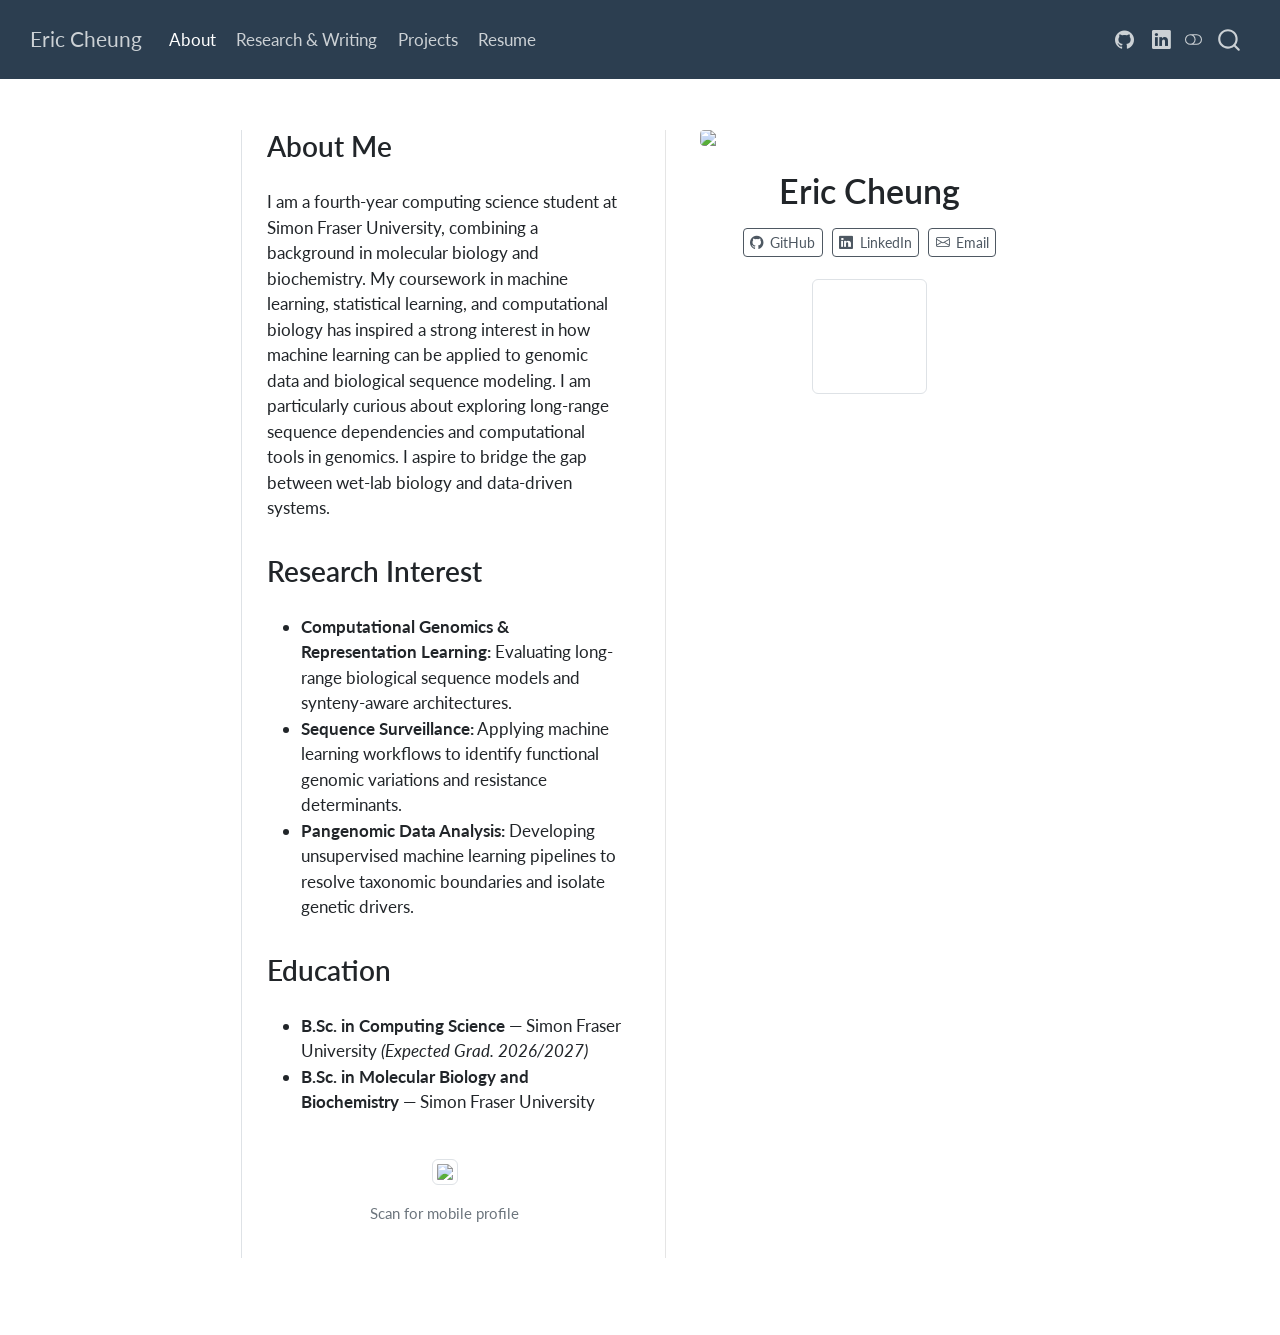
==== docs/index.html @ 2b2d7e00 "updates" ====
<!DOCTYPE html>
<html xmlns="http://www.w3.org/1999/xhtml" lang="en" xml:lang="en"><head>

<meta charset="utf-8">
<meta name="generator" content="quarto-1.10.19">

<meta name="viewport" content="width=device-width, initial-scale=1.0, user-scalable=yes">


<title>Eric Cheung</title>
<style>
/* Default styles provided by pandoc.
** See https://pandoc.org/MANUAL.html#variables-for-html for config info.
*/
span.smallcaps{font-variant: small-caps;}
div.columns{display: flex; gap: 1.5em;}
div.column{flex: auto;}
@media screen {
div.columns{gap: min(4vw, 1.5em);}
div.column{overflow-x: auto;}
}
div.hanging-indent{margin-left: 1.5em; text-indent: -1.5em;}
ul.task-list{list-style: none;}
ul.task-list li input[type="checkbox"] {
  width: 0.8em;
  margin: 0 0.8em 0.2em -1em; /* quarto-specific, see https://github.com/quarto-dev/quarto-cli/issues/4556 */ 
  vertical-align: middle;
}
</style>


<script src="site_libs/quarto-nav/quarto-nav.js"></script>
<script src="site_libs/quarto-nav/headroom.min.js"></script>
<script src="site_libs/clipboard/clipboard.min.js"></script>
<script src="site_libs/quarto-search/autocomplete.umd.js"></script>
<script src="site_libs/quarto-search/fuse.min.js"></script>
<script src="site_libs/quarto-search/quarto-search.js"></script>
<meta name="quarto:offset" content="./">
<script src="site_libs/quarto-html/quarto.js" type="module"></script>
<script src="site_libs/quarto-html/tabsets/tabsets.js" type="module"></script>
<script src="site_libs/quarto-html/popper.min.js"></script>
<script src="site_libs/quarto-html/tippy.umd.min.js"></script>
<link href="site_libs/quarto-html/tippy.css" rel="stylesheet">
<link href="site_libs/quarto-html/quarto-syntax-highlighting-bf27225e3a48a9273f3daa8f8e829971.css" rel="stylesheet" class="quarto-color-scheme" id="quarto-text-highlighting-styles">
<link href="site_libs/quarto-html/quarto-syntax-highlighting-dark-b626d73c4c936ccc3cb08be7d45d1df6.css" rel="stylesheet" class="quarto-color-scheme quarto-color-alternate" id="quarto-text-highlighting-styles">
<link href="site_libs/quarto-html/quarto-syntax-highlighting-bf27225e3a48a9273f3daa8f8e829971.css" rel="stylesheet" class="quarto-color-scheme-extra" id="quarto-text-highlighting-styles">
<script src="site_libs/bootstrap/bootstrap.min.js"></script>
<link href="site_libs/bootstrap/bootstrap-icons.css" rel="stylesheet">
<link href="site_libs/bootstrap/bootstrap-92404dd89b1444827012a9e3a58cda88.min.css" rel="stylesheet" append-hash="true" class="quarto-color-scheme" id="quarto-bootstrap" data-mode="light">
<link href="site_libs/bootstrap/bootstrap-dark-8b348f4b4b74a528bf910da1e8c5139e.min.css" rel="stylesheet" append-hash="true" class="quarto-color-scheme quarto-color-alternate" id="quarto-bootstrap" data-mode="dark">
<link href="site_libs/bootstrap/bootstrap-92404dd89b1444827012a9e3a58cda88.min.css" rel="stylesheet" append-hash="true" class="quarto-color-scheme-extra" id="quarto-bootstrap" data-mode="light">
<script id="quarto-search-options" type="application/json">{
  "location": "navbar",
  "copy-button": false,
  "collapse-after": 3,
  "panel-placement": "end",
  "type": "overlay",
  "limit": 50,
  "keyboard-shortcut": [
    "f",
    "/",
    "s"
  ],
  "show-item-context": false,
  "language": {
    "search-no-results-text": "No results",
    "search-matching-documents-text": "matching documents",
    "search-copy-link-title": "Copy link to search",
    "search-hide-matches-text": "Hide additional matches",
    "search-more-match-text": "more match in this document",
    "search-more-matches-text": "more matches in this document",
    "search-clear-button-title": "Clear",
    "search-text-placeholder": "",
    "search-detached-cancel-button-title": "Cancel",
    "search-submit-button-title": "Submit",
    "search-label": "Search"
  }
}</script>


</head>

<body class="nav-fixed fullcontent quarto-light"><script id="quarto-html-before-body" type="application/javascript">
    const toggleBodyColorMode = (bsSheetEl) => {
      const mode = bsSheetEl.getAttribute("data-mode");
      const bodyEl = window.document.querySelector("body");
      if (mode === "dark") {
        bodyEl.classList.add("quarto-dark");
        bodyEl.classList.remove("quarto-light");
      } else {
        bodyEl.classList.add("quarto-light");
        bodyEl.classList.remove("quarto-dark");
      }
    }
    const toggleBodyColorPrimary = () => {
      const bsSheetEl = window.document.querySelector("link#quarto-bootstrap:not([rel=disabled-stylesheet])");
      if (bsSheetEl) {
        toggleBodyColorMode(bsSheetEl);
      }
    }
    const setColorSchemeToggle = (alternate) => {
      const toggles = window.document.querySelectorAll('.quarto-color-scheme-toggle');
      for (let i=0; i < toggles.length; i++) {
        const toggle = toggles[i];
        if (toggle) {
          if (alternate) {
            toggle.classList.add("alternate");
          } else {
            toggle.classList.remove("alternate");
          }
        }
      }
    };
    const toggleColorMode = (alternate) => {
      // Switch the stylesheets
      const primaryStylesheets = window.document.querySelectorAll('link.quarto-color-scheme:not(.quarto-color-alternate)');
      const alternateStylesheets = window.document.querySelectorAll('link.quarto-color-scheme.quarto-color-alternate');
      manageTransitions('#quarto-margin-sidebar .nav-link', false);
      if (alternate) {
        // note: dark is layered on light, we don't disable primary!
        enableStylesheet(alternateStylesheets);
        for (const sheetNode of alternateStylesheets) {
          if (sheetNode.id === "quarto-bootstrap") {
            toggleBodyColorMode(sheetNode);
          }
        }
      } else {
        disableStylesheet(alternateStylesheets);
        enableStylesheet(primaryStylesheets)
        toggleBodyColorPrimary();
      }
      manageTransitions('#quarto-margin-sidebar .nav-link', true);
      // Switch the toggles
      setColorSchemeToggle(alternate)
      // Hack to workaround the fact that safari doesn't
      // properly recolor the scrollbar when toggling (#1455)
      if (navigator.userAgent.indexOf('Safari') > 0 && navigator.userAgent.indexOf('Chrome') == -1) {
        manageTransitions("body", false);
        window.scrollTo(0, 1);
        setTimeout(() => {
          window.scrollTo(0, 0);
          manageTransitions("body", true);
        }, 40);
      }
    }
    const disableStylesheet = (stylesheets) => {
      for (let i=0; i < stylesheets.length; i++) {
        const stylesheet = stylesheets[i];
        stylesheet.rel = 'disabled-stylesheet';
      }
    }
    const enableStylesheet = (stylesheets) => {
      for (let i=0; i < stylesheets.length; i++) {
        const stylesheet = stylesheets[i];
        if(stylesheet.rel !== 'stylesheet') { // for Chrome, which will still FOUC without this check
          stylesheet.rel = 'stylesheet';
        }
      }
    }
    const manageTransitions = (selector, allowTransitions) => {
      const els = window.document.querySelectorAll(selector);
      for (let i=0; i < els.length; i++) {
        const el = els[i];
        if (allowTransitions) {
          el.classList.remove('notransition');
        } else {
          el.classList.add('notransition');
        }
      }
    }
    const isFileUrl = () => {
      return window.location.protocol === 'file:';
    }
    const hasAlternateSentinel = () => {
      let styleSentinel = getColorSchemeSentinel();
      if (styleSentinel !== null) {
        return styleSentinel === "alternate";
      } else {
        return false;
      }
    }
    const setStyleSentinel = (alternate) => {
      const value = alternate ? "alternate" : "default";
      if (!isFileUrl()) {
        window.localStorage.setItem("quarto-color-scheme", value);
      } else {
        localAlternateSentinel = value;
      }
    }
    const getColorSchemeSentinel = () => {
      if (!isFileUrl()) {
        const storageValue = window.localStorage.getItem("quarto-color-scheme");
        return storageValue != null ? storageValue : localAlternateSentinel;
      } else {
        return localAlternateSentinel;
      }
    }
    const toggleGiscusIfUsed = (isAlternate, darkModeDefault) => {
      const baseTheme = document.querySelector('#giscus-base-theme')?.value ?? 'light';
      const alternateTheme = document.querySelector('#giscus-alt-theme')?.value ?? 'dark';
      let newTheme = '';
      if(authorPrefersDark) {
        newTheme = isAlternate ? baseTheme : alternateTheme;
      } else {
        newTheme = isAlternate ? alternateTheme : baseTheme;
      }
      const changeGiscusTheme = () => {
        // From: https://github.com/giscus/giscus/issues/336
        const sendMessage = (message) => {
          const iframe = document.querySelector('iframe.giscus-frame');
          if (!iframe) return;
          iframe.contentWindow.postMessage({ giscus: message }, 'https://giscus.app');
        }
        sendMessage({
          setConfig: {
            theme: newTheme
          }
        });
      }
      const isGiscussLoaded = window.document.querySelector('iframe.giscus-frame') !== null;
      if (isGiscussLoaded) {
        changeGiscusTheme();
      }
    };
    const authorPrefersDark = false;
    const darkModeDefault = authorPrefersDark;
      document.querySelector('link#quarto-text-highlighting-styles.quarto-color-scheme-extra').rel = 'disabled-stylesheet';
      document.querySelector('link#quarto-bootstrap.quarto-color-scheme-extra').rel = 'disabled-stylesheet';
    let localAlternateSentinel = darkModeDefault ? 'alternate' : 'default';
    // Dark / light mode switch
    window.quartoToggleColorScheme = () => {
      // Read the current dark / light value
      let toAlternate = !hasAlternateSentinel();
      toggleColorMode(toAlternate);
      setStyleSentinel(toAlternate);
      toggleGiscusIfUsed(toAlternate, darkModeDefault);
      window.dispatchEvent(new Event('resize'));
    };
    // Switch to dark mode if need be
    if (hasAlternateSentinel()) {
      toggleColorMode(true);
    } else {
      toggleColorMode(false);
    }
  </script>

<div id="quarto-search-results"></div>
  <header id="quarto-header" class="headroom fixed-top">
    <nav class="navbar navbar-expand-lg " data-bs-theme="dark">
      <div class="navbar-container container-fluid">
      <div class="navbar-brand-container mx-auto">
    <a class="navbar-brand" href="./index.html">
    <span class="navbar-title">Eric Cheung</span>
    </a>
  </div>
            <div id="quarto-search" class="" title="Search"></div>
          <button class="navbar-toggler" type="button" data-bs-toggle="collapse" data-bs-target="#navbarCollapse" aria-controls="navbarCollapse" role="menu" aria-expanded="false" aria-label="Toggle navigation" onclick="if (window.quartoToggleHeadroom) { window.quartoToggleHeadroom(); }">
  <span class="navbar-toggler-icon"></span>
</button>
          <div class="collapse navbar-collapse" id="navbarCollapse">
            <ul class="navbar-nav navbar-nav-scroll me-auto">
  <li class="nav-item">
    <a class="nav-link active" href="./index.html" aria-current="page"> 
<span class="menu-text">About</span></a>
  </li>  
  <li class="nav-item">
    <a class="nav-link" href="./research.html"> 
<span class="menu-text">Research &amp; Writing</span></a>
  </li>  
  <li class="nav-item">
    <a class="nav-link" href="./projects.html"> 
<span class="menu-text">Projects</span></a>
  </li>  
  <li class="nav-item">
    <a class="nav-link" href="./resume.html"> 
<span class="menu-text">Resume</span></a>
  </li>  
</ul>
            <ul class="navbar-nav navbar-nav-scroll ms-auto">
  <li class="nav-item compact">
    <a class="nav-link" href="https://github.com/eric1162004"> <i class="bi bi-github" role="img">
</i> 
<span class="menu-text"></span></a>
  </li>  
  <li class="nav-item compact">
    <a class="nav-link" href="https://linkedin.com/in/eric-cheung-057688221"> <i class="bi bi-linkedin" role="img">
</i> 
<span class="menu-text"></span></a>
  </li>  
</ul>
          </div> <!-- /navcollapse -->
            <div class="quarto-navbar-tools">
  <a href="" class="quarto-color-scheme-toggle quarto-navigation-tool  px-1" onclick="window.quartoToggleColorScheme(); return false;" title="Toggle dark mode"><i class="bi"></i></a>
</div>
      </div> <!-- /container-fluid -->
    </nav>
</header>
<!-- content -->
<div id="quarto-content" class="quarto-container page-columns page-rows-contents page-layout-article page-navbar">
<!-- sidebar -->
<!-- margin-sidebar -->
    
<!-- main -->
<div class="quarto-about-trestles">
  <div class="about-entity">
    <img src="assets/profile.jpg" class="about-image
  rounded " style="width: 20em;">
<header id="title-block-header" class="quarto-title-block default">
<div class="quarto-title">
<h1 class="title">Eric Cheung</h1>
</div>
<div class="quarto-title-meta">
  </div>
</header>
    <div class="about-links">
  <a href="https://github.com/eric1162004" class="about-link" rel="" target="">
    <i class="bi bi-github"></i>
     <span class="about-link-text">GitHub</span>
  </a>
  <a href="https://linkedin.com/in/eric-cheung-057688221" class="about-link" rel="" target="">
    <i class="bi bi-linkedin"></i>
     <span class="about-link-text">LinkedIn</span>
  </a>
  <a href="mailto:hccheung@sfu.ca" class="about-link" rel="" target="">
    <i class="bi bi-envelope"></i>
     <span class="about-link-text">Email</span>
  </a>
</div>
  </div>
  <div class="about-contents"><main class="content" id="quarto-document-content">

<style>
/* Moves the photo/links column to the right on desktop */
@media (min-width: 768px) {
  .quarto-about-trestles {
    display: flex !important;
    flex-direction: row-reverse !important;
    justify-content: space-between !important;
    gap: 2.5rem !important;
  }
  .quarto-about-trestles .about-entity {
    border-right: none !important;
    border-left: 1px solid rgba(0, 0, 0, 0.1) !important;
    padding-left: 2rem !important;
    padding-right: 0 !important;
  }
}
/* Centers the sidebar container */
.about-entity {
  display: flex !important;
  flex-direction: column !important;
  align-items: center !important;
}
/* Keeps social buttons in a horizontal row */
.about-entity .about-links {
  display: flex !important;
  flex-direction: row !important;
  flex-wrap: wrap !important;
  justify-content: center !important;
  gap: 0.5rem !important;
}
/* Places the QR code centered below the horizontal buttons */
.about-entity::after {
  content: "";
  display: block;
  margin-top: 1.25rem;
  width: 115px;
  height: 115px;
  background-image: url('assets/site-qr.png');
  background-size: contain;
  background-repeat: no-repeat;
  background-position: center;
  border-radius: 6px;
  border: 1px solid #dee2e6;
  padding: 4px;
}
</style>
<section id="about-me" class="level2">
<h2 data-anchor-id="about-me">About Me</h2>
<p>I am a fourth-year computing science student at Simon Fraser University, combining a background in molecular biology and biochemistry. My coursework in machine learning, statistical learning, and computational biology has inspired a strong interest in how machine learning can be applied to genomic data and biological sequence modeling. I am particularly curious about exploring long-range sequence dependencies and computational tools in genomics. I aspire to bridge the gap between wet-lab biology and data-driven systems.</p>
</section>
<section id="research-interest" class="level2">
<h2 data-anchor-id="research-interest">Research Interest</h2>
<ul>
<li><strong>Computational Genomics &amp; Representation Learning:</strong> Evaluating long-range biological sequence models and synteny-aware architectures.</li>
<li><strong>Sequence Surveillance:</strong> Applying machine learning workflows to identify functional genomic variations and resistance determinants.</li>
<li><strong>Pangenomic Data Analysis:</strong> Developing unsupervised machine learning pipelines to resolve taxonomic boundaries and isolate genetic drivers.</li>
</ul>
</section>
<section id="education" class="level2">
<h2 data-anchor-id="education">Education</h2>
<ul>
<li><strong>B.Sc. in Computing Science</strong> — Simon Fraser University <em>(Expected Grad. 2026/2027)</em></li>
<li><strong>B.Sc. in Molecular Biology and Biochemistry</strong> — Simon Fraser University</li>
</ul>
<div style="text-align: center; margin-top: 2.5rem;">
<p><img src="assets/site-qr.png" class="img-fluid" style="border-radius: 6px; border: 1px solid #dee2e6; padding: 4px;" width="110"></p>
<p><small style="color: #6c757d; display: block; margin-top: 0.25rem;">Scan for mobile profile</small></p>
</div>


</section>
</main></div>
</div>
 <!-- /main -->
<script id="quarto-html-after-body" type="application/javascript">
  window.document.addEventListener("DOMContentLoaded", function (event) {
    // Ensure there is a toggle, if there isn't float one in the top right
    if (window.document.querySelector('.quarto-color-scheme-toggle') === null) {
      const a = window.document.createElement('a');
      a.classList.add('top-right');
      a.classList.add('quarto-color-scheme-toggle');
      a.href = "";
      a.onclick = function() { try { window.quartoToggleColorScheme(); } catch {} return false; };
      const i = window.document.createElement("i");
      i.classList.add('bi');
      a.appendChild(i);
      window.document.body.appendChild(a);
    }
    setColorSchemeToggle(hasAlternateSentinel())
    const isCodeAnnotation = (el) => {
      for (const clz of el.classList) {
        if (clz.startsWith('code-annotation-')) {                     
          return true;
        }
      }
      return false;
    }
    const onCopySuccess = function(e) {
      // button target
      const button = e.trigger;
      // don't keep focus
      button.blur();
      // flash "checked"
      button.classList.add('code-copy-button-checked');
      var currentTitle = button.getAttribute("title");
      button.setAttribute("title", "Copied!");
      let tooltip;
      if (window.bootstrap) {
        button.setAttribute("data-bs-toggle", "tooltip");
        button.setAttribute("data-bs-placement", "left");
        button.setAttribute("data-bs-title", "Copied!");
        tooltip = new bootstrap.Tooltip(button, 
          { trigger: "manual", 
            customClass: "code-copy-button-tooltip",
            offset: [0, -8]});
        tooltip.show();    
      }
      setTimeout(function() {
        if (tooltip) {
          tooltip.hide();
          button.removeAttribute("data-bs-title");
          button.removeAttribute("data-bs-toggle");
          button.removeAttribute("data-bs-placement");
        }
        button.setAttribute("title", currentTitle);
        button.classList.remove('code-copy-button-checked');
      }, 1000);
      // clear code selection
      e.clearSelection();
    }
    const getTextToCopy = function(trigger) {
      const outerScaffold = trigger.parentElement.cloneNode(true);
      const codeEl = outerScaffold.querySelector('code');
      for (const childEl of codeEl.children) {
        if (isCodeAnnotation(childEl)) {
          childEl.remove();
        }
      }
      return codeEl.innerText;
    }
    const clipboard = new window.ClipboardJS('.code-copy-button:not([data-in-quarto-modal])', {
      text: getTextToCopy
    });
    clipboard.on('success', onCopySuccess);
    if (window.document.getElementById('quarto-embedded-source-code-modal')) {
      const clipboardModal = new window.ClipboardJS('.code-copy-button[data-in-quarto-modal]', {
        text: getTextToCopy,
        container: window.document.getElementById('quarto-embedded-source-code-modal')
      });
      clipboardModal.on('success', onCopySuccess);
    }
      var localhostRegex = new RegExp(/^(?:http|https):\/\/localhost\:?[0-9]*\//);
      var mailtoRegex = new RegExp(/^mailto:/);
        var filterRegex = new RegExp('/' + window.location.host + '/');
      var isInternal = (href) => {
          return filterRegex.test(href) || localhostRegex.test(href) || mailtoRegex.test(href);
      }
      // Inspect non-navigation links and adorn them if external
     var links = window.document.querySelectorAll('a[href]:not(.nav-link):not(.navbar-brand):not(.toc-action):not(.sidebar-link):not(.sidebar-item-toggle):not(.pagination-link):not(.no-external):not([aria-hidden]):not(.dropdown-item):not(.quarto-navigation-tool):not(.about-link)');
      for (var i=0; i<links.length; i++) {
        const link = links[i];
        if (!isInternal(link.href)) {
          // undo the damage that might have been done by quarto-nav.js in the case of
          // links that we want to consider external
          if (link.dataset.originalHref !== undefined) {
            link.href = link.dataset.originalHref;
          }
        }
      }
    function tippyHover(el, contentFn, onTriggerFn, onUntriggerFn) {
      const config = {
        allowHTML: true,
        maxWidth: 500,
        delay: 100,
        arrow: false,
        appendTo: function(el) {
            return el.parentElement;
        },
        interactive: true,
        interactiveBorder: 10,
        theme: 'quarto',
        placement: 'bottom-start',
      };
      if (contentFn) {
        config.content = contentFn;
      }
      if (onTriggerFn) {
        config.onTrigger = onTriggerFn;
      }
      if (onUntriggerFn) {
        config.onUntrigger = onUntriggerFn;
      }
      window.tippy(el, config); 
    }
    const noterefs = window.document.querySelectorAll('a[role="doc-noteref"]');
    for (var i=0; i<noterefs.length; i++) {
      const ref = noterefs[i];
      tippyHover(ref, function() {
        // use id or data attribute instead here
        let href = ref.getAttribute('data-footnote-href') || ref.getAttribute('href');
        try { href = new URL(href).hash; } catch {}
        const id = href.replace(/^#\/?/, "");
        const note = window.document.getElementById(id);
        if (note) {
          return note.innerHTML;
        } else {
          return "";
        }
      });
    }
    const xrefs = window.document.querySelectorAll('a.quarto-xref');
    const processXRef = (id, note) => {
      // Strip column container classes
      const stripColumnClz = (el) => {
        el.classList.remove("page-full", "page-columns");
        if (el.children) {
          for (const child of el.children) {
            stripColumnClz(child);
          }
        }
      }
      stripColumnClz(note)
      if (id === null || id.startsWith('sec-')) {
        // Special case sections, only their first couple elements
        const container = document.createElement("div");
        if (note.children && note.children.length > 2) {
          container.appendChild(note.children[0].cloneNode(true));
          for (let i = 1; i < note.children.length; i++) {
            const child = note.children[i];
            if (child.tagName === "P" && child.innerText === "") {
              continue;
            } else {
              container.appendChild(child.cloneNode(true));
              break;
            }
          }
          if (window.Quarto?.typesetMath) {
            window.Quarto.typesetMath(container);
          }
          return container.innerHTML
        } else {
          if (window.Quarto?.typesetMath) {
            window.Quarto.typesetMath(note);
          }
          return note.innerHTML;
        }
      } else {
        // Remove any anchor links if they are present
        const anchorLink = note.querySelector('a.anchorjs-link');
        if (anchorLink) {
          anchorLink.remove();
        }
        if (window.Quarto?.typesetMath) {
          window.Quarto.typesetMath(note);
        }
        if (note.classList.contains("callout")) {
          return note.outerHTML;
        } else {
          return note.innerHTML;
        }
      }
    }
    for (var i=0; i<xrefs.length; i++) {
      const xref = xrefs[i];
      tippyHover(xref, undefined, function(instance) {
        instance.disable();
        let url = xref.getAttribute('href');
        let hash = undefined; 
        if (url.startsWith('#')) {
          hash = url;
        } else {
          try { hash = new URL(url).hash; } catch {}
        }
        if (hash) {
          const id = hash.replace(/^#\/?/, "");
          const note = window.document.getElementById(id);
          if (note !== null) {
            try {
              const html = processXRef(id, note.cloneNode(true));
              instance.setContent(html);
            } finally {
              instance.enable();
              instance.show();
            }
          } else {
            // See if we can fetch this
            fetch(url.split('#')[0])
            .then(res => res.text())
            .then(html => {
              const parser = new DOMParser();
              const htmlDoc = parser.parseFromString(html, "text/html");
              const note = htmlDoc.getElementById(id);
              if (note !== null) {
                const html = processXRef(id, note);
                instance.setContent(html);
              } 
            }).finally(() => {
              instance.enable();
              instance.show();
            });
          }
        } else {
          // See if we can fetch a full url (with no hash to target)
          // This is a special case and we should probably do some content thinning / targeting
          fetch(url)
          .then(res => res.text())
          .then(html => {
            const parser = new DOMParser();
            const htmlDoc = parser.parseFromString(html, "text/html");
            const note = htmlDoc.querySelector('main.content');
            if (note !== null) {
              // This should only happen for chapter cross references
              // (since there is no id in the URL)
              // remove the first header
              if (note.children.length > 0 && note.children[0].tagName === "HEADER") {
                note.children[0].remove();
              }
              const html = processXRef(null, note);
              instance.setContent(html);
            } 
          }).finally(() => {
            instance.enable();
            instance.show();
          });
        }
      }, function(instance) {
      });
    }
        let selectedAnnoteEl;
        const selectorForAnnotation = ( cell, annotation) => {
          let cellAttr = 'data-code-cell="' + cell + '"';
          let lineAttr = 'data-code-annotation="' +  annotation + '"';
          const selector = 'span[' + cellAttr + '][' + lineAttr + ']';
          return selector;
        }
        const selectCodeLines = (annoteEl) => {
          const doc = window.document;
          const targetCell = annoteEl.getAttribute("data-target-cell");
          const targetAnnotation = annoteEl.getAttribute("data-target-annotation");
          const annoteSpan = window.document.querySelector(selectorForAnnotation(targetCell, targetAnnotation));
          const lines = annoteSpan.getAttribute("data-code-lines").split(",");
          const lineIds = lines.map((line) => {
            return targetCell + "-" + line;
          })
          let top = null;
          let height = null;
          let parent = null;
          if (lineIds.length > 0) {
              //compute the position of the single el (top and bottom and make a div)
              const el = window.document.getElementById(lineIds[0]);
              top = el.offsetTop;
              height = el.offsetHeight;
              parent = el.parentElement.parentElement;
            if (lineIds.length > 1) {
              const lastEl = window.document.getElementById(lineIds[lineIds.length - 1]);
              const bottom = lastEl.offsetTop + lastEl.offsetHeight;
              height = bottom - top;
            }
            if (top !== null && height !== null && parent !== null) {
              // cook up a div (if necessary) and position it 
              let div = window.document.getElementById("code-annotation-line-highlight");
              if (div === null) {
                div = window.document.createElement("div");
                div.setAttribute("id", "code-annotation-line-highlight");
                div.style.position = 'absolute';
                parent.appendChild(div);
              }
              div.style.top = top - 2 + "px";
              div.style.height = height + 4 + "px";
              div.style.left = 0;
              let gutterDiv = window.document.getElementById("code-annotation-line-highlight-gutter");
              if (gutterDiv === null) {
                gutterDiv = window.document.createElement("div");
                gutterDiv.setAttribute("id", "code-annotation-line-highlight-gutter");
                gutterDiv.style.position = 'absolute';
                const codeCell = window.document.getElementById(targetCell);
                const gutter = codeCell.querySelector('.code-annotation-gutter');
                gutter.appendChild(gutterDiv);
              }
              gutterDiv.style.top = top - 2 + "px";
              gutterDiv.style.height = height + 4 + "px";
            }
            selectedAnnoteEl = annoteEl;
          }
        };
        const unselectCodeLines = () => {
          const elementsIds = ["code-annotation-line-highlight", "code-annotation-line-highlight-gutter"];
          elementsIds.forEach((elId) => {
            const div = window.document.getElementById(elId);
            if (div) {
              div.remove();
            }
          });
          selectedAnnoteEl = undefined;
        };
          // Handle positioning of the toggle
      window.addEventListener(
        "resize",
        throttle(() => {
          elRect = undefined;
          if (selectedAnnoteEl) {
            selectCodeLines(selectedAnnoteEl);
          }
        }, 10)
      );
      function throttle(fn, ms) {
      let throttle = false;
      let timer;
        return (...args) => {
          if(!throttle) { // first call gets through
              fn.apply(this, args);
              throttle = true;
          } else { // all the others get throttled
              if(timer) clearTimeout(timer); // cancel #2
              timer = setTimeout(() => {
                fn.apply(this, args);
                timer = throttle = false;
              }, ms);
          }
        };
      }
        // Attach click handler to the DT
        const annoteDls = window.document.querySelectorAll('dt[data-target-cell]');
        for (const annoteDlNode of annoteDls) {
          annoteDlNode.addEventListener('click', (event) => {
            const clickedEl = event.target;
            if (clickedEl !== selectedAnnoteEl) {
              unselectCodeLines();
              const activeEl = window.document.querySelector('dt[data-target-cell].code-annotation-active');
              if (activeEl) {
                activeEl.classList.remove('code-annotation-active');
              }
              selectCodeLines(clickedEl);
              clickedEl.classList.add('code-annotation-active');
            } else {
              // Unselect the line
              unselectCodeLines();
              clickedEl.classList.remove('code-annotation-active');
            }
          });
        }
    const findCites = (el) => {
      const parentEl = el.parentElement;
      if (parentEl) {
        const cites = parentEl.dataset.cites;
        if (cites) {
          return {
            el,
            cites: cites.split(' ')
          };
        } else {
          return findCites(el.parentElement)
        }
      } else {
        return undefined;
      }
    };
    var bibliorefs = window.document.querySelectorAll('a[role="doc-biblioref"]');
    for (var i=0; i<bibliorefs.length; i++) {
      const ref = bibliorefs[i];
      const citeInfo = findCites(ref);
      if (citeInfo) {
        tippyHover(citeInfo.el, function() {
          var popup = window.document.createElement('div');
          citeInfo.cites.forEach(function(cite) {
            var citeDiv = window.document.createElement('div');
            citeDiv.classList.add('hanging-indent');
            citeDiv.classList.add('csl-entry');
            var biblioDiv = window.document.getElementById('ref-' + cite);
            if (biblioDiv) {
              citeDiv.innerHTML = biblioDiv.innerHTML;
            }
            popup.appendChild(citeDiv);
          });
          return popup.innerHTML;
        });
      }
    }
  });
  </script>
</div> <!-- /content -->




</body></html>
---- docs/site_libs/quarto-html/tippy.css ----
.tippy-box[data-animation=fade][data-state=hidden]{opacity:0}[data-tippy-root]{max-width:calc(100vw - 10px)}.tippy-box{position:relative;background-color:#333;color:#fff;border-radius:4px;font-size:14px;line-height:1.4;white-space:normal;outline:0;transition-property:transform,visibility,opacity}.tippy-box[data-placement^=top]>.tippy-arrow{bottom:0}.tippy-box[data-placement^=top]>.tippy-arrow:before{bottom:-7px;left:0;border-width:8px 8px 0;border-top-color:initial;transform-origin:center top}.tippy-box[data-placement^=bottom]>.tippy-arrow{top:0}.tippy-box[data-placement^=bottom]>.tippy-arrow:before{top:-7px;left:0;border-width:0 8px 8px;border-bottom-color:initial;transform-origin:center bottom}.tippy-box[data-placement^=left]>.tippy-arrow{right:0}.tippy-box[data-placement^=left]>.tippy-arrow:before{border-width:8px 0 8px 8px;border-left-color:initial;right:-7px;transform-origin:center left}.tippy-box[data-placement^=right]>.tippy-arrow{left:0}.tippy-box[data-placement^=right]>.tippy-arrow:before{left:-7px;border-width:8px 8px 8px 0;border-right-color:initial;transform-origin:center right}.tippy-box[data-inertia][data-state=visible]{transition-timing-function:cubic-bezier(.54,1.5,.38,1.11)}.tippy-arrow{width:16px;height:16px;color:#333}.tippy-arrow:before{content:"";position:absolute;border-color:transparent;border-style:solid}.tippy-content{position:relative;padding:5px 9px;z-index:1}
---- docs/site_libs/quarto-html/quarto-syntax-highlighting-bf27225e3a48a9273f3daa8f8e829971.css ----
/* quarto syntax highlight colors */
:root {
  --quarto-hl-ot-color: #003B4F;
  --quarto-hl-at-color: #657422;
  --quarto-hl-ss-color: #20794D;
  --quarto-hl-an-color: #5E5E5E;
  --quarto-hl-fu-color: #4758AB;
  --quarto-hl-st-color: #20794D;
  --quarto-hl-cf-color: #003B4F;
  --quarto-hl-op-color: #5E5E5E;
  --quarto-hl-er-color: #AD0000;
  --quarto-hl-bn-color: #AD0000;
  --quarto-hl-al-color: #AD0000;
  --quarto-hl-va-color: #111111;
  --quarto-hl-bu-color: inherit;
  --quarto-hl-ex-color: inherit;
  --quarto-hl-pp-color: #AD0000;
  --quarto-hl-in-color: #5E5E5E;
  --quarto-hl-vs-color: #20794D;
  --quarto-hl-wa-color: #5E5E5E;
  --quarto-hl-do-color: #5E5E5E;
  --quarto-hl-im-color: #00769E;
  --quarto-hl-ch-color: #20794D;
  --quarto-hl-dt-color: #AD0000;
  --quarto-hl-fl-color: #AD0000;
  --quarto-hl-co-color: #5E5E5E;
  --quarto-hl-cv-color: #5E5E5E;
  --quarto-hl-cn-color: #8f5902;
  --quarto-hl-sc-color: #5E5E5E;
  --quarto-hl-dv-color: #AD0000;
  --quarto-hl-kw-color: #003B4F;
}

/* other quarto variables */
:root {
  --quarto-font-monospace: SFMono-Regular, Menlo, Monaco, Consolas, "Liberation Mono", "Courier New", monospace;
}

/* syntax highlight based on Pandoc's rules */
pre > code.sourceCode > span {
  color: #003B4F;
}

code.sourceCode > span {
  color: #003B4F;
}

div.sourceCode,
div.sourceCode pre.sourceCode {
  color: #003B4F;
}

/* Normal */
code span {
  color: #003B4F;
}

/* Alert */
code span.al {
  color: #AD0000;
  font-style: inherit;
}

/* Annotation */
code span.an {
  color: #5E5E5E;
  font-style: inherit;
}

/* Attribute */
code span.at {
  color: #657422;
  font-style: inherit;
}

/* BaseN */
code span.bn {
  color: #AD0000;
  font-style: inherit;
}

/* BuiltIn */
code span.bu {
  font-style: inherit;
}

/* ControlFlow */
code span.cf {
  color: #003B4F;
  font-weight: bold;
  font-style: inherit;
}

/* Char */
code span.ch {
  color: #20794D;
  font-style: inherit;
}

/* Constant */
code span.cn {
  color: #8f5902;
  font-style: inherit;
}

/* Comment */
code span.co {
  color: #5E5E5E;
  font-style: inherit;
}

/* CommentVar */
code span.cv {
  color: #5E5E5E;
  font-style: italic;
}

/* Documentation */
code span.do {
  color: #5E5E5E;
  font-style: italic;
}

/* DataType */
code span.dt {
  color: #AD0000;
  font-style: inherit;
}

/* DecVal */
code span.dv {
  color: #AD0000;
  font-style: inherit;
}

/* Error */
code span.er {
  color: #AD0000;
  font-style: inherit;
}

/* Extension */
code span.ex {
  font-style: inherit;
}

/* Float */
code span.fl {
  color: #AD0000;
  font-style: inherit;
}

/* Function */
code span.fu {
  color: #4758AB;
  font-style: inherit;
}

/* Import */
code span.im {
  color: #00769E;
  font-style: inherit;
}

/* Information */
code span.in {
  color: #5E5E5E;
  font-style: inherit;
}

/* Keyword */
code span.kw {
  color: #003B4F;
  font-weight: bold;
  font-style: inherit;
}

/* Operator */
code span.op {
  color: #5E5E5E;
  font-style: inherit;
}

/* Other */
code span.ot {
  color: #003B4F;
  font-style: inherit;
}

/* Preprocessor */
code span.pp {
  color: #AD0000;
  font-style: inherit;
}

/* SpecialChar */
code span.sc {
  color: #5E5E5E;
  font-style: inherit;
}

/* SpecialString */
code span.ss {
  color: #20794D;
  font-style: inherit;
}

/* String */
code span.st {
  color: #20794D;
  font-style: inherit;
}

/* Variable */
code span.va {
  color: #111111;
  font-style: inherit;
}

/* VerbatimString */
code span.vs {
  color: #20794D;
  font-style: inherit;
}

/* Warning */
code span.wa {
  color: #5E5E5E;
  font-style: italic;
}

.prevent-inlining {
  content: "</";
}

/*# sourceMappingURL=8be38f48d34c45af72792cbd699585e7.css.map */
---- docs/site_libs/quarto-html/quarto-syntax-highlighting-dark-b626d73c4c936ccc3cb08be7d45d1df6.css ----
/* quarto syntax highlight colors */
:root {
  --quarto-hl-al-color: #f07178;
  --quarto-hl-an-color: #d4d0ab;
  --quarto-hl-at-color: #00e0e0;
  --quarto-hl-bn-color: #d4d0ab;
  --quarto-hl-bu-color: #abe338;
  --quarto-hl-ch-color: #abe338;
  --quarto-hl-co-color: #f8f8f2;
  --quarto-hl-cv-color: #ffd700;
  --quarto-hl-cn-color: #ffd700;
  --quarto-hl-cf-color: #ffa07a;
  --quarto-hl-dt-color: #ffa07a;
  --quarto-hl-dv-color: #d4d0ab;
  --quarto-hl-do-color: #f8f8f2;
  --quarto-hl-er-color: #f07178;
  --quarto-hl-ex-color: #00e0e0;
  --quarto-hl-fl-color: #d4d0ab;
  --quarto-hl-fu-color: #ffa07a;
  --quarto-hl-im-color: #abe338;
  --quarto-hl-in-color: #d4d0ab;
  --quarto-hl-kw-color: #ffa07a;
  --quarto-hl-op-color: #ffa07a;
  --quarto-hl-ot-color: #00e0e0;
  --quarto-hl-pp-color: #dcc6e0;
  --quarto-hl-re-color: #00e0e0;
  --quarto-hl-sc-color: #abe338;
  --quarto-hl-ss-color: #abe338;
  --quarto-hl-st-color: #abe338;
  --quarto-hl-va-color: #00e0e0;
  --quarto-hl-vs-color: #abe338;
  --quarto-hl-wa-color: #dcc6e0;
}

/* other quarto variables */
:root {
  --quarto-font-monospace: SFMono-Regular, Menlo, Monaco, Consolas, "Liberation Mono", "Courier New", monospace;
}

/* syntax highlight based on Pandoc's rules */
pre > code.sourceCode > span {
  color: #f8f8f2;
}

code.sourceCode > span {
  color: #f8f8f2;
}

div.sourceCode,
div.sourceCode pre.sourceCode {
  color: #f8f8f2;
}

/* Normal */
code span {
  color: #f8f8f2;
}

/* Alert */
code span.al {
  color: #f07178;
}

/* Annotation */
code span.an {
  color: #d4d0ab;
}

/* Attribute */
code span.at {
  color: #00e0e0;
}

/* BaseN */
code span.bn {
  color: #d4d0ab;
}

/* BuiltIn */
code span.bu {
  color: #abe338;
}

/* ControlFlow */
code span.cf {
  font-weight: bold;
  color: #ffa07a;
}

/* Char */
code span.ch {
  color: #abe338;
}

/* Constant */
code span.cn {
  color: #ffd700;
}

/* Comment */
code span.co {
  font-style: italic;
  color: #f8f8f2;
}

/* CommentVar */
code span.cv {
  color: #ffd700;
}

/* Documentation */
code span.do {
  color: #f8f8f2;
}

/* DataType */
code span.dt {
  color: #ffa07a;
}

/* DecVal */
code span.dv {
  color: #d4d0ab;
}

/* Error */
code span.er {
  color: #f07178;
  text-decoration: underline;
}

/* Extension */
code span.ex {
  font-weight: bold;
  color: #00e0e0;
}

/* Float */
code span.fl {
  color: #d4d0ab;
}

/* Function */
code span.fu {
  color: #ffa07a;
}

/* Import */
code span.im {
  color: #abe338;
}

/* Information */
code span.in {
  color: #d4d0ab;
}

/* Keyword */
code span.kw {
  font-weight: bold;
  color: #ffa07a;
}

/* Operator */
code span.op {
  color: #ffa07a;
}

/* Other */
code span.ot {
  color: #00e0e0;
}

/* Preprocessor */
code span.pp {
  color: #dcc6e0;
}

/* RegionMarker */
code span.re {
  background-color: #f8f8f2;
  color: #00e0e0;
}

/* SpecialChar */
code span.sc {
  color: #abe338;
}

/* SpecialString */
code span.ss {
  color: #abe338;
}

/* String */
code span.st {
  color: #abe338;
}

/* Variable */
code span.va {
  color: #00e0e0;
}

/* VerbatimString */
code span.vs {
  color: #abe338;
}

/* Warning */
code span.wa {
  color: #dcc6e0;
}

.prevent-inlining {
  content: "</";
}

/*# sourceMappingURL=a269c63e8167c3ae395728e86feb0848.css.map */
---- docs/site_libs/quarto-html/quarto-syntax-highlighting-bf27225e3a48a9273f3daa8f8e829971.css ----
/* quarto syntax highlight colors */
:root {
  --quarto-hl-ot-color: #003B4F;
  --quarto-hl-at-color: #657422;
  --quarto-hl-ss-color: #20794D;
  --quarto-hl-an-color: #5E5E5E;
  --quarto-hl-fu-color: #4758AB;
  --quarto-hl-st-color: #20794D;
  --quarto-hl-cf-color: #003B4F;
  --quarto-hl-op-color: #5E5E5E;
  --quarto-hl-er-color: #AD0000;
  --quarto-hl-bn-color: #AD0000;
  --quarto-hl-al-color: #AD0000;
  --quarto-hl-va-color: #111111;
  --quarto-hl-bu-color: inherit;
  --quarto-hl-ex-color: inherit;
  --quarto-hl-pp-color: #AD0000;
  --quarto-hl-in-color: #5E5E5E;
  --quarto-hl-vs-color: #20794D;
  --quarto-hl-wa-color: #5E5E5E;
  --quarto-hl-do-color: #5E5E5E;
  --quarto-hl-im-color: #00769E;
  --quarto-hl-ch-color: #20794D;
  --quarto-hl-dt-color: #AD0000;
  --quarto-hl-fl-color: #AD0000;
  --quarto-hl-co-color: #5E5E5E;
  --quarto-hl-cv-color: #5E5E5E;
  --quarto-hl-cn-color: #8f5902;
  --quarto-hl-sc-color: #5E5E5E;
  --quarto-hl-dv-color: #AD0000;
  --quarto-hl-kw-color: #003B4F;
}

/* other quarto variables */
:root {
  --quarto-font-monospace: SFMono-Regular, Menlo, Monaco, Consolas, "Liberation Mono", "Courier New", monospace;
}

/* syntax highlight based on Pandoc's rules */
pre > code.sourceCode > span {
  color: #003B4F;
}

code.sourceCode > span {
  color: #003B4F;
}

div.sourceCode,
div.sourceCode pre.sourceCode {
  color: #003B4F;
}

/* Normal */
code span {
  color: #003B4F;
}

/* Alert */
code span.al {
  color: #AD0000;
  font-style: inherit;
}

/* Annotation */
code span.an {
  color: #5E5E5E;
  font-style: inherit;
}

/* Attribute */
code span.at {
  color: #657422;
  font-style: inherit;
}

/* BaseN */
code span.bn {
  color: #AD0000;
  font-style: inherit;
}

/* BuiltIn */
code span.bu {
  font-style: inherit;
}

/* ControlFlow */
code span.cf {
  color: #003B4F;
  font-weight: bold;
  font-style: inherit;
}

/* Char */
code span.ch {
  color: #20794D;
  font-style: inherit;
}

/* Constant */
code span.cn {
  color: #8f5902;
  font-style: inherit;
}

/* Comment */
code span.co {
  color: #5E5E5E;
  font-style: inherit;
}

/* CommentVar */
code span.cv {
  color: #5E5E5E;
  font-style: italic;
}

/* Documentation */
code span.do {
  color: #5E5E5E;
  font-style: italic;
}

/* DataType */
code span.dt {
  color: #AD0000;
  font-style: inherit;
}

/* DecVal */
code span.dv {
  color: #AD0000;
  font-style: inherit;
}

/* Error */
code span.er {
  color: #AD0000;
  font-style: inherit;
}

/* Extension */
code span.ex {
  font-style: inherit;
}

/* Float */
code span.fl {
  color: #AD0000;
  font-style: inherit;
}

/* Function */
code span.fu {
  color: #4758AB;
  font-style: inherit;
}

/* Import */
code span.im {
  color: #00769E;
  font-style: inherit;
}

/* Information */
code span.in {
  color: #5E5E5E;
  font-style: inherit;
}

/* Keyword */
code span.kw {
  color: #003B4F;
  font-weight: bold;
  font-style: inherit;
}

/* Operator */
code span.op {
  color: #5E5E5E;
  font-style: inherit;
}

/* Other */
code span.ot {
  color: #003B4F;
  font-style: inherit;
}

/* Preprocessor */
code span.pp {
  color: #AD0000;
  font-style: inherit;
}

/* SpecialChar */
code span.sc {
  color: #5E5E5E;
  font-style: inherit;
}

/* SpecialString */
code span.ss {
  color: #20794D;
  font-style: inherit;
}

/* String */
code span.st {
  color: #20794D;
  font-style: inherit;
}

/* Variable */
code span.va {
  color: #111111;
  font-style: inherit;
}

/* VerbatimString */
code span.vs {
  color: #20794D;
  font-style: inherit;
}

/* Warning */
code span.wa {
  color: #5E5E5E;
  font-style: italic;
}

.prevent-inlining {
  content: "</";
}

/*# sourceMappingURL=8be38f48d34c45af72792cbd699585e7.css.map */
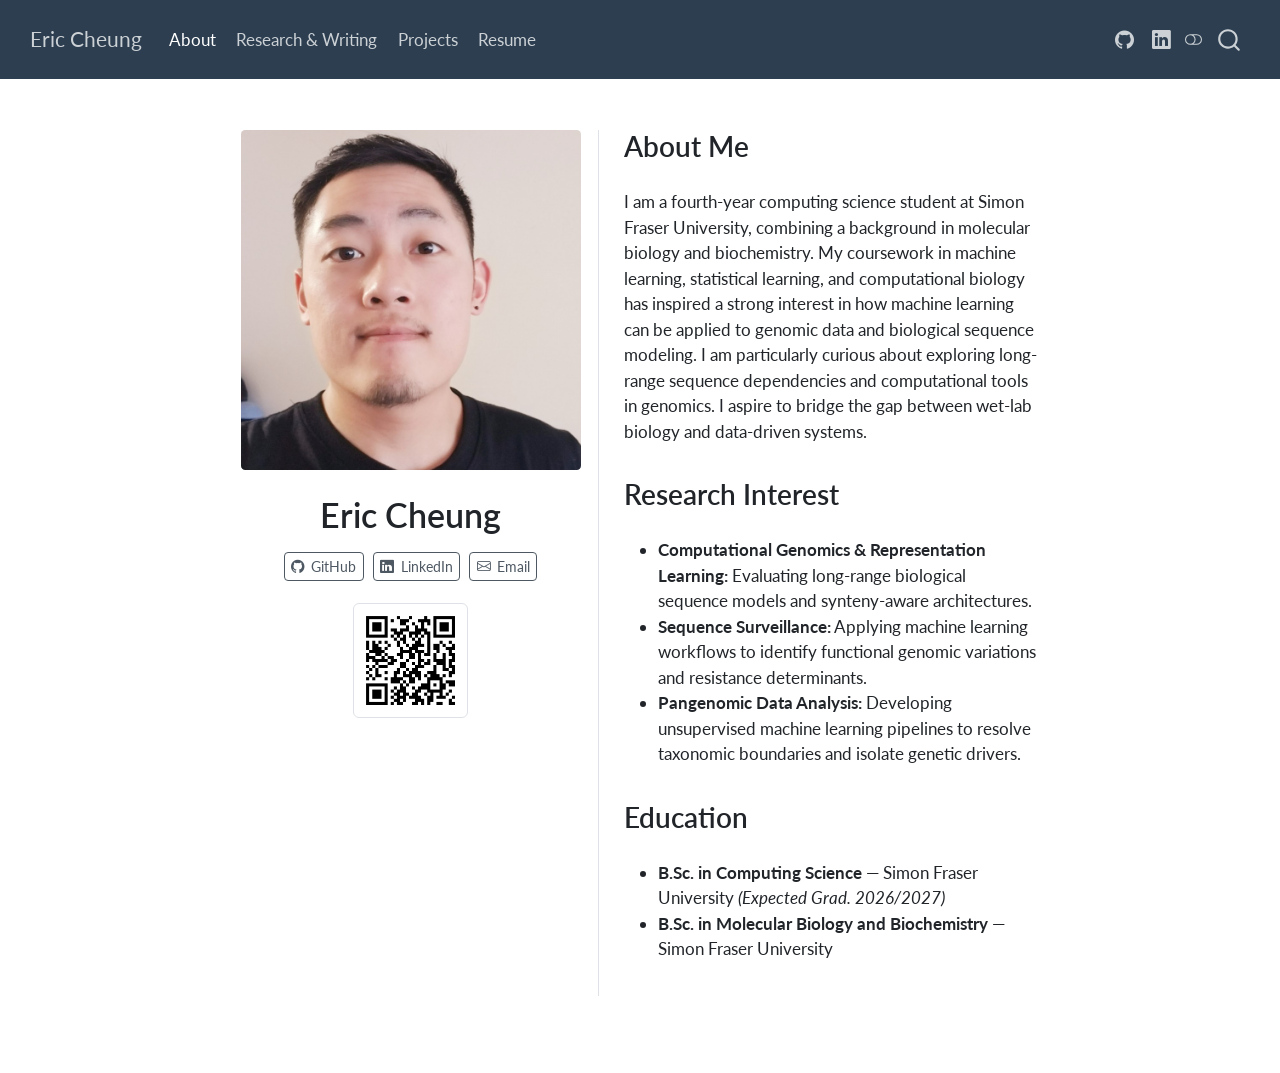
==== commit 9d7b30d4: "updates" ====
--- a/docs/index.html
+++ b/docs/index.html
@@ -330,22 +330,7 @@
   <div class="about-contents"><main class="content" id="quarto-document-content">
 
 <style>
-/* Moves the photo/links column to the right on desktop */
-@media (min-width: 768px) {
-  .quarto-about-trestles {
-    display: flex !important;
-    flex-direction: row-reverse !important;
-    justify-content: space-between !important;
-    gap: 2.5rem !important;
-  }
-  .quarto-about-trestles .about-entity {
-    border-right: none !important;
-    border-left: 1px solid rgba(0, 0, 0, 0.1) !important;
-    padding-left: 2rem !important;
-    padding-right: 0 !important;
-  }
-}
-/* Centers the sidebar container */
+/* Keeps sidebar centered on the left */
 .about-entity {
   display: flex !important;
   flex-direction: column !important;
@@ -359,14 +344,14 @@
   justify-content: center !important;
   gap: 0.5rem !important;
 }
-/* Places the QR code centered below the horizontal buttons */
+/* Places the QR code centered directly below the social buttons */
 .about-entity::after {
   content: "";
   display: block;
   margin-top: 1.25rem;
   width: 115px;
   height: 115px;
-  background-image: url('assets/site-qr.png');
+  background-image: url('assets/site_qr.png');
   background-size: contain;
   background-repeat: no-repeat;
   background-position: center;
@@ -393,10 +378,6 @@
 <li><strong>B.Sc. in Computing Science</strong> — Simon Fraser University <em>(Expected Grad. 2026/2027)</em></li>
 <li><strong>B.Sc. in Molecular Biology and Biochemistry</strong> — Simon Fraser University</li>
 </ul>
-<div style="text-align: center; margin-top: 2.5rem;">
-<p><img src="assets/site-qr.png" class="img-fluid" style="border-radius: 6px; border: 1px solid #dee2e6; padding: 4px;" width="110"></p>
-<p><small style="color: #6c757d; display: block; margin-top: 0.25rem;">Scan for mobile profile</small></p>
-</div>
 
 
 </section>
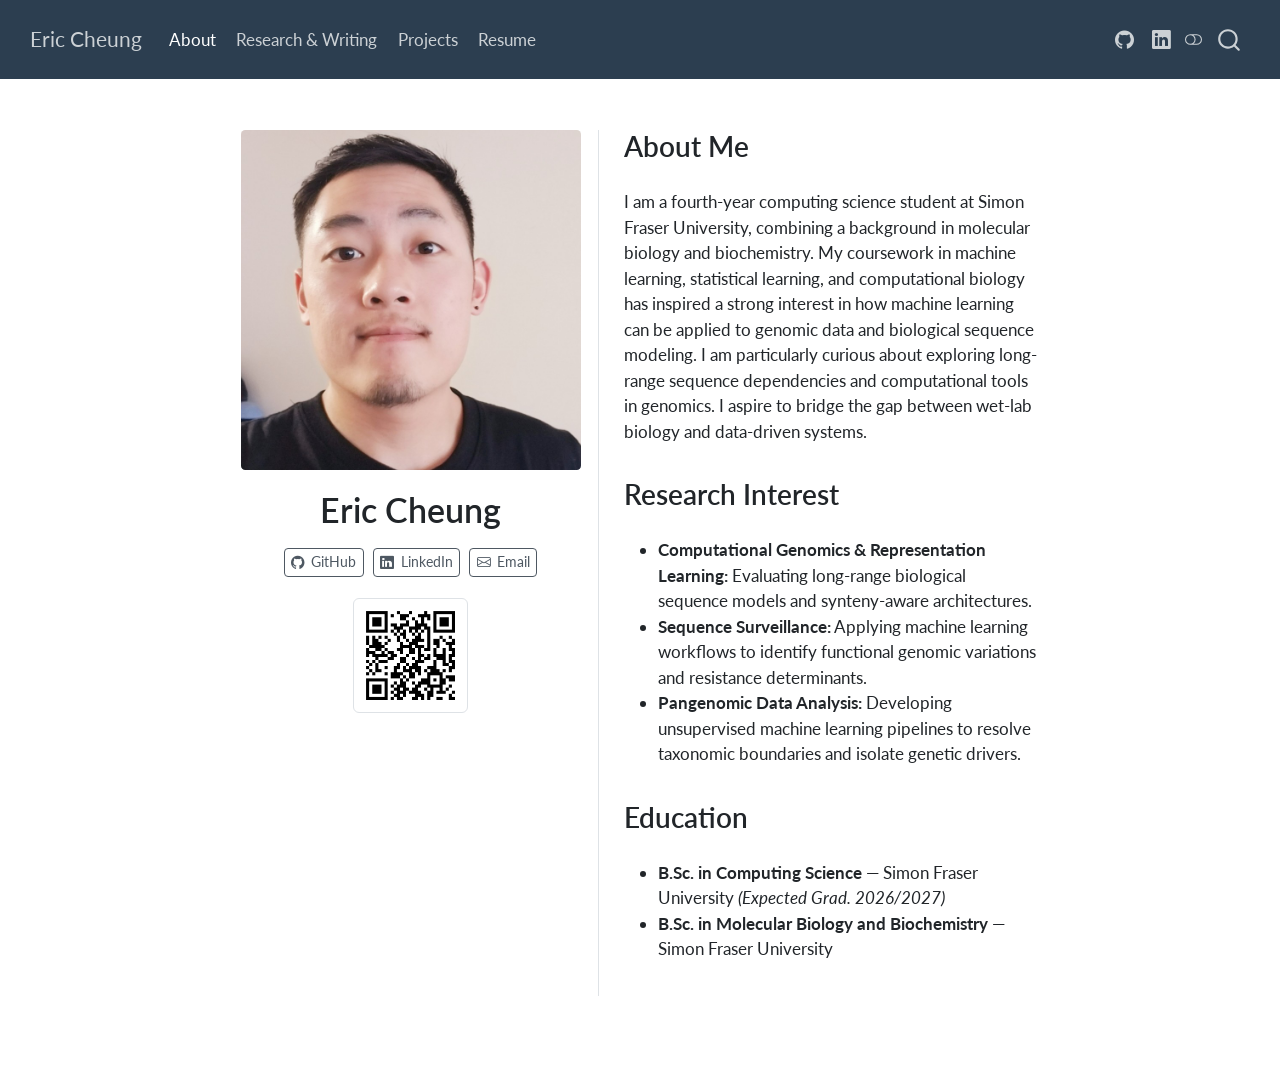
==== commit 8c423f82: "updates" ====
--- a/docs/index.html
+++ b/docs/index.html
@@ -330,25 +330,37 @@
   <div class="about-contents"><main class="content" id="quarto-document-content">
 
 <style>
-/* Keeps sidebar centered on the left */
+/* Base styling: Centers the sidebar contents */
 .about-entity {
   display: flex !important;
   flex-direction: column !important;
   align-items: center !important;
+  text-align: center !important;
 }
-/* Keeps social buttons in a horizontal row */
+/* Explicitly centers the profile photo wrapper and image */
+.about-entity .about-image {
+  margin: 0 auto 1.25rem auto !important;
+  display: flex !important;
+  justify-content: center !important;
+}
+.about-entity .about-image img {
+  margin: 0 auto !important;
+  display: block !important;
+}
+/* Keeps social buttons in a horizontal wrapping row */
 .about-entity .about-links {
   display: flex !important;
   flex-direction: row !important;
   flex-wrap: wrap !important;
   justify-content: center !important;
   gap: 0.5rem !important;
+  width: 100% !important;
 }
-/* Places the QR code centered directly below the social buttons */
+/* Centers the QR code below the buttons */
 .about-entity::after {
   content: "";
   display: block;
-  margin-top: 1.25rem;
+  margin: 1.25rem auto 0 auto !important;
   width: 115px;
   height: 115px;
   background-image: url('assets/site_qr.png');
@@ -358,6 +370,27 @@
   border-radius: 6px;
   border: 1px solid #dee2e6;
   padding: 4px;
+}
+/* Mobile-specific adjustments (screens under 768px) */
+@media (max-width: 767.98px) {
+  .quarto-about-trestles {
+    display: flex !important;
+    flex-direction: column !important;
+    align-items: center !important;
+  }
+  .quarto-about-trestles .about-entity {
+    width: 100% !important;
+    margin: 0 auto 2rem auto !important;
+    border-right: none !important;
+    border-bottom: 1px solid rgba(0, 0, 0, 0.1) !important;
+    padding-bottom: 2rem !important;
+  }
+  .quarto-about-trestles .about-entity .about-image {
+    margin: 1.5rem auto 1.25rem auto !important;
+  }
+  .quarto-about-trestles .about-contents {
+    width: 100% !important;
+  }
 }
 </style>
 <section id="about-me" class="level2">
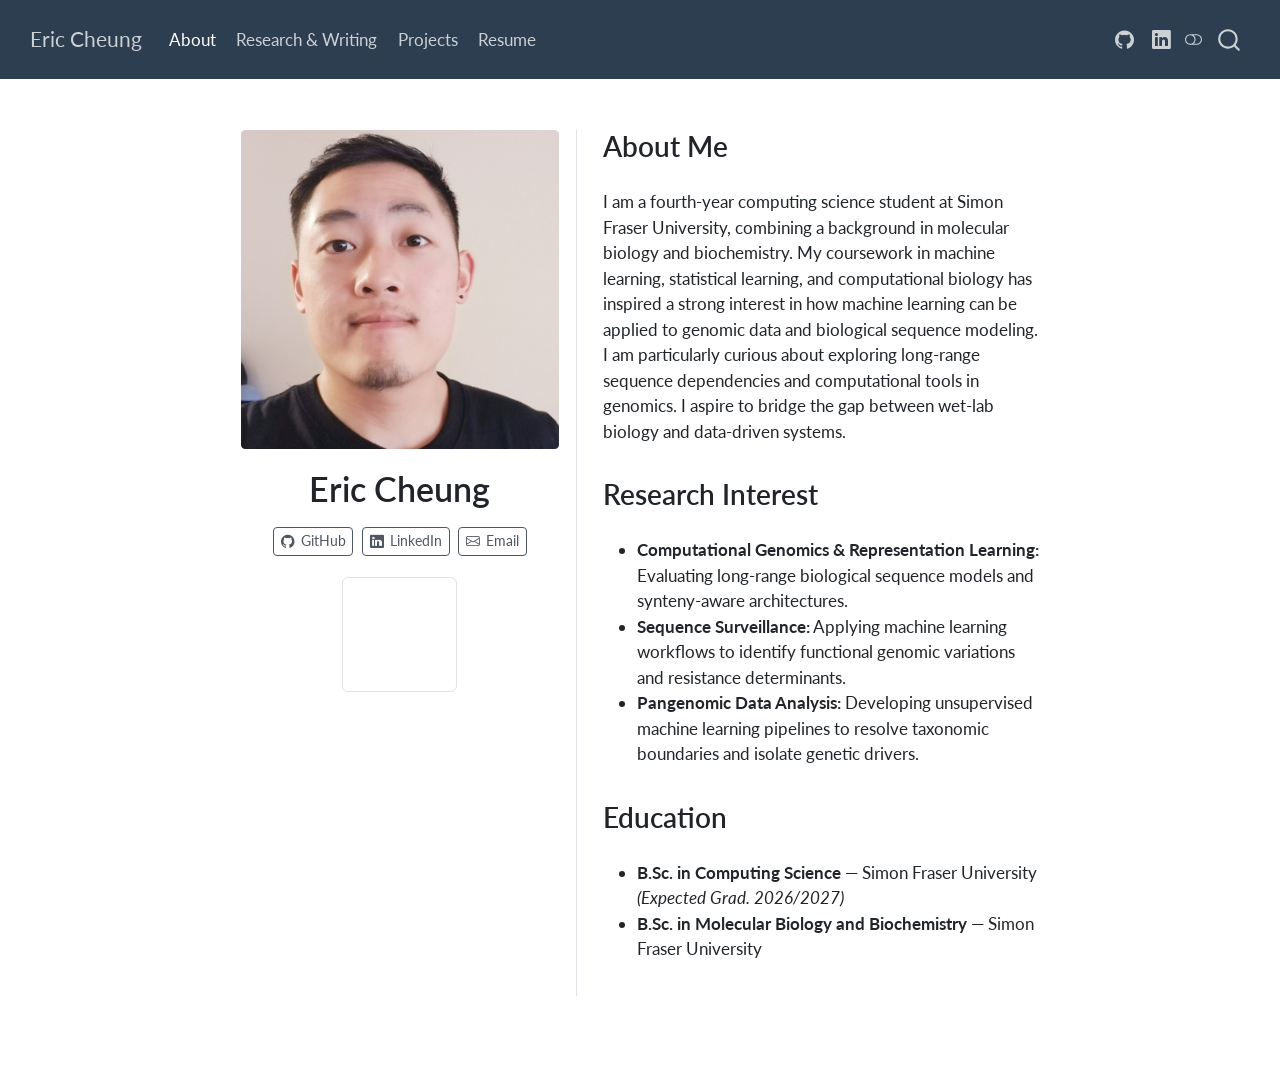
==== commit 01d7c843: "updates" ====
--- a/docs/index.html
+++ b/docs/index.html
@@ -330,24 +330,24 @@
   <div class="about-contents"><main class="content" id="quarto-document-content">
 
 <style>
-/* Base styling: Centers the sidebar contents */
+/* Base desktop styling */
 .about-entity {
   display: flex !important;
   flex-direction: column !important;
   align-items: center !important;
   text-align: center !important;
 }
-/* Explicitly centers the profile photo wrapper and image */
 .about-entity .about-image {
   margin: 0 auto 1.25rem auto !important;
   display: flex !important;
   justify-content: center !important;
+  width: 100% !important;
 }
 .about-entity .about-image img {
   margin: 0 auto !important;
   display: block !important;
 }
-/* Keeps social buttons in a horizontal wrapping row */
+/* Horizontal social links */
 .about-entity .about-links {
   display: flex !important;
   flex-direction: row !important;
@@ -356,14 +356,14 @@
   gap: 0.5rem !important;
   width: 100% !important;
 }
-/* Centers the QR code below the buttons */
+/* QR Code */
 .about-entity::after {
   content: "";
   display: block;
   margin: 1.25rem auto 0 auto !important;
   width: 115px;
   height: 115px;
-  background-image: url('assets/site_qr.png');
+  background-image: url('assets/site-qr.png');
   background-size: contain;
   background-repeat: no-repeat;
   background-position: center;
@@ -371,22 +371,34 @@
   border: 1px solid #dee2e6;
   padding: 4px;
 }
-/* Mobile-specific adjustments (screens under 768px) */
+/* Fix mobile alignment (< 768px) */
 @media (max-width: 767.98px) {
+  /* Override Quarto grid column behavior */
   .quarto-about-trestles {
     display: flex !important;
     flex-direction: column !important;
     align-items: center !important;
+    grid-template-columns: 1fr !important;
   }
   .quarto-about-trestles .about-entity {
     width: 100% !important;
+    max-width: 100% !important;
     margin: 0 auto 2rem auto !important;
     border-right: none !important;
     border-bottom: 1px solid rgba(0, 0, 0, 0.1) !important;
     padding-bottom: 2rem !important;
+    padding-right: 0 !important;
+    padding-left: 0 !important;
+    float: none !important;
   }
   .quarto-about-trestles .about-entity .about-image {
+    width: 100% !important;
     margin: 1.5rem auto 1.25rem auto !important;
+    text-align: center !important;
+  }
+  .quarto-about-trestles .about-entity .about-image img {
+    margin: 0 auto !important;
+    float: none !important;
   }
   .quarto-about-trestles .about-contents {
     width: 100% !important;
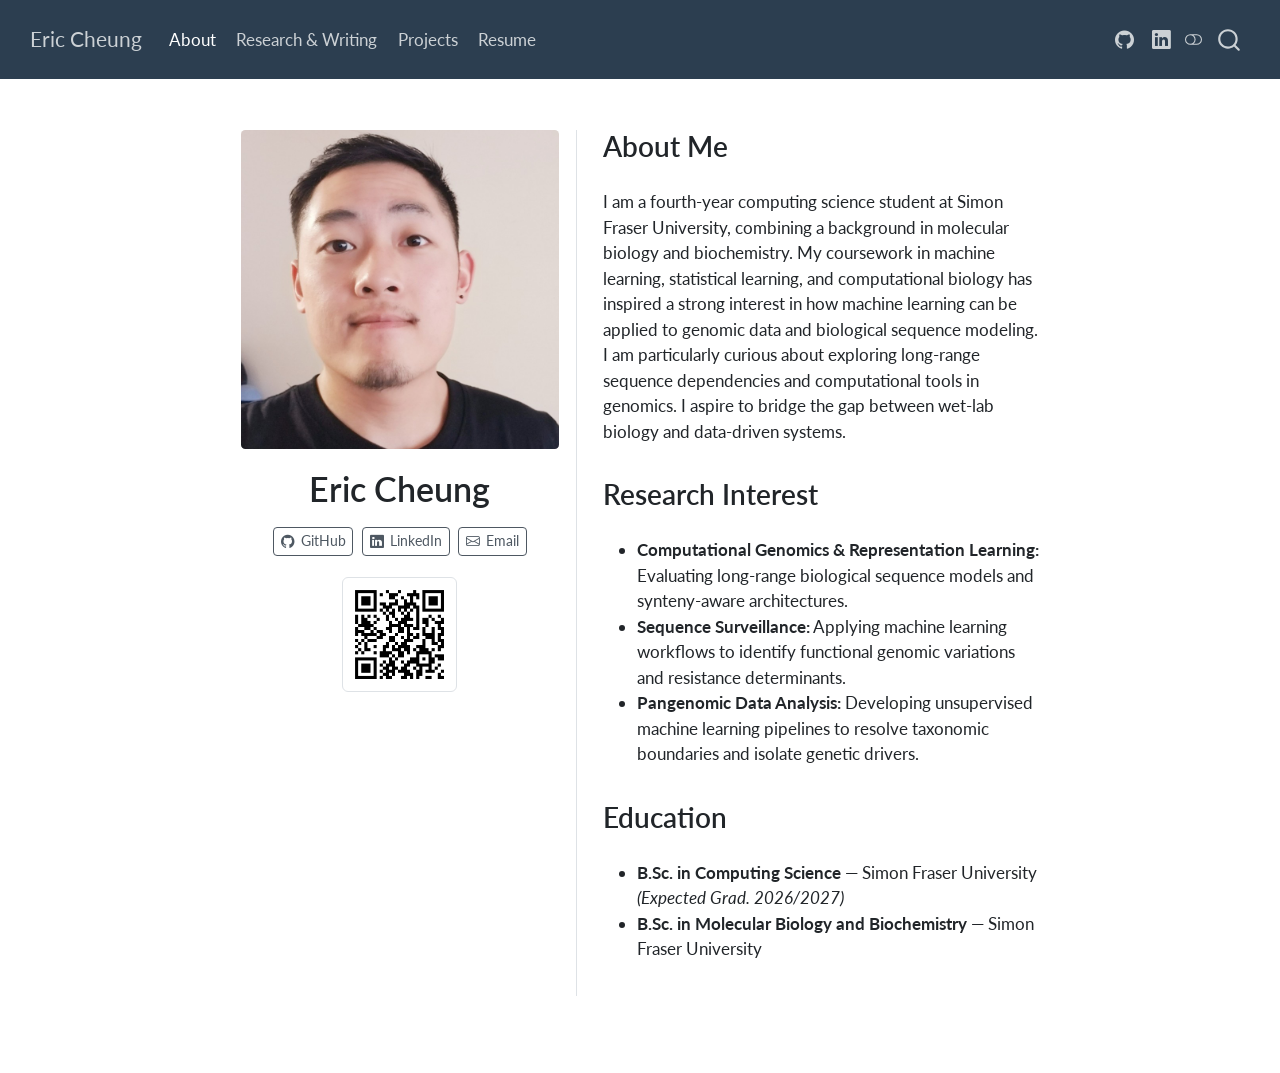
==== commit 1485f7df: "updates" ====
--- a/docs/index.html
+++ b/docs/index.html
@@ -363,7 +363,7 @@
   margin: 1.25rem auto 0 auto !important;
   width: 115px;
   height: 115px;
-  background-image: url('assets/site-qr.png');
+  background-image: url('assets/site_qr.png');
   background-size: contain;
   background-repeat: no-repeat;
   background-position: center;
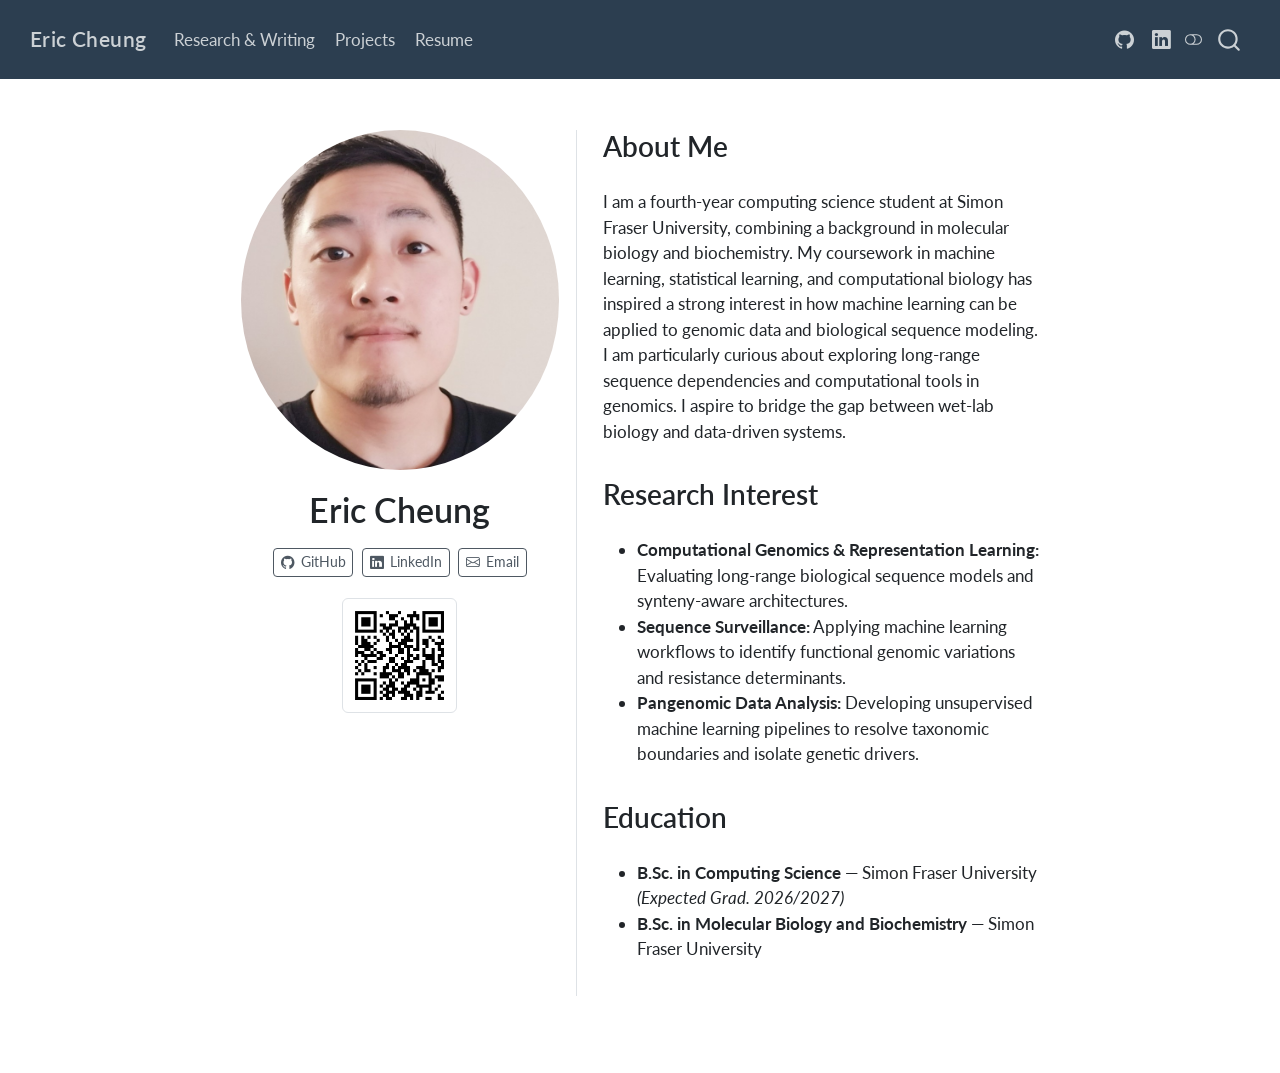
==== commit 7cfd69c1: "updates" ====
--- a/docs/index.html
+++ b/docs/index.html
@@ -78,6 +78,7 @@
 }</script>
 
 
+<link rel="stylesheet" href="styles.css">
 </head>
 
 <body class="nav-fixed fullcontent quarto-light"><script id="quarto-html-before-body" type="application/javascript">
@@ -259,10 +260,6 @@
 </button>
           <div class="collapse navbar-collapse" id="navbarCollapse">
             <ul class="navbar-nav navbar-nav-scroll me-auto">
-  <li class="nav-item">
-    <a class="nav-link active" href="./index.html" aria-current="page"> 
-<span class="menu-text">About</span></a>
-  </li>  
   <li class="nav-item">
     <a class="nav-link" href="./research.html"> 
 <span class="menu-text">Research &amp; Writing</span></a>
@@ -304,7 +301,7 @@
 <div class="quarto-about-trestles">
   <div class="about-entity">
     <img src="assets/profile.jpg" class="about-image
-  rounded " style="width: 20em;">
+  round " style="height: 20em; width: 20em;">
 <header id="title-block-header" class="quarto-title-block default">
 <div class="quarto-title">
 <h1 class="title">Eric Cheung</h1>
--- a/docs/styles.css
+++ b/docs/styles.css
@@ -0,0 +1,8 @@
+/* css styles */
+
+/* Bold the site title / brand in the navigation bar */
+.navbar-brand,
+.navbar-brand span {
+  font-weight: 600 !important; /* Use 800 or bold if you want it heavier */
+  letter-spacing: 0.02em;   
+}
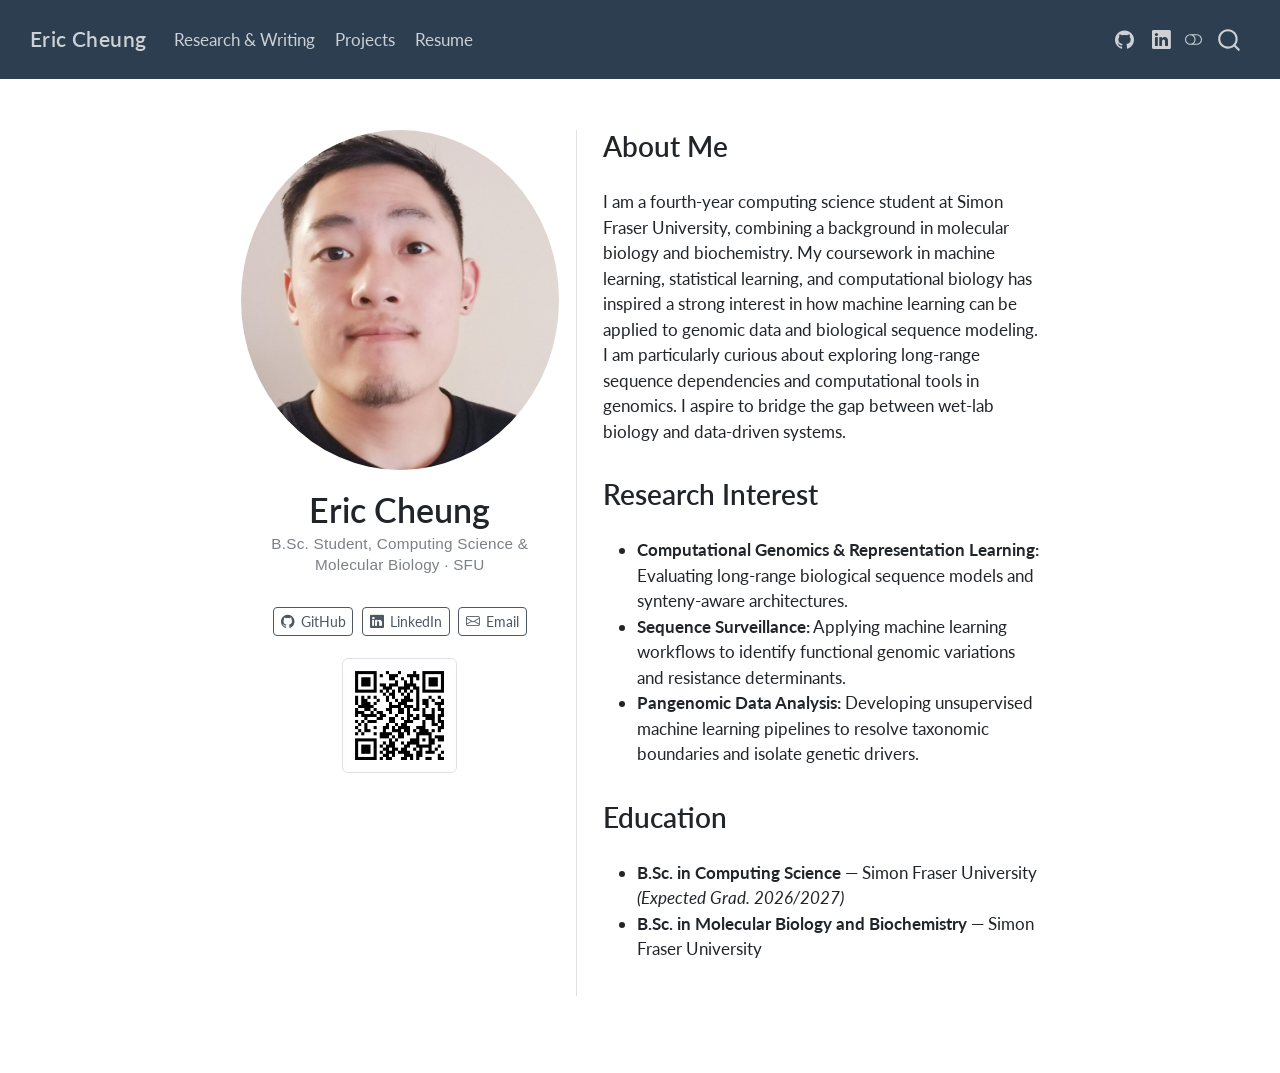
==== commit c86c4498: "updates" ====
--- a/docs/index.html
+++ b/docs/index.html
@@ -305,6 +305,7 @@
 <header id="title-block-header" class="quarto-title-block default">
 <div class="quarto-title">
 <h1 class="title">Eric Cheung</h1>
+<p class="subtitle lead">B.Sc. Student, Computing Science &amp; Molecular Biology · SFU</p>
 </div>
 <div class="quarto-title-meta">
   </div>
@@ -327,6 +328,18 @@
   <div class="about-contents"><main class="content" id="quarto-document-content">
 
 <style>
+/* Low-key subtitle styling */
+.about-entity .subtitle,
+.about-entity p.subtitle,
+.custom-profile-subtitle {
+  color: #7b8086 !important;       /* Softer, lower-contrast gray */
+  font-size: 0.9rem !important;      /* Smaller, understated size */
+  font-weight: 300 !important;      /* Light font weight */
+  letter-spacing: 0.015em !important;
+  margin-top: 0.2rem !important;
+  margin-bottom: 0.85rem !important;
+  line-height: 1.35 !important;
+}
 /* Base desktop styling */
 .about-entity {
   display: flex !important;
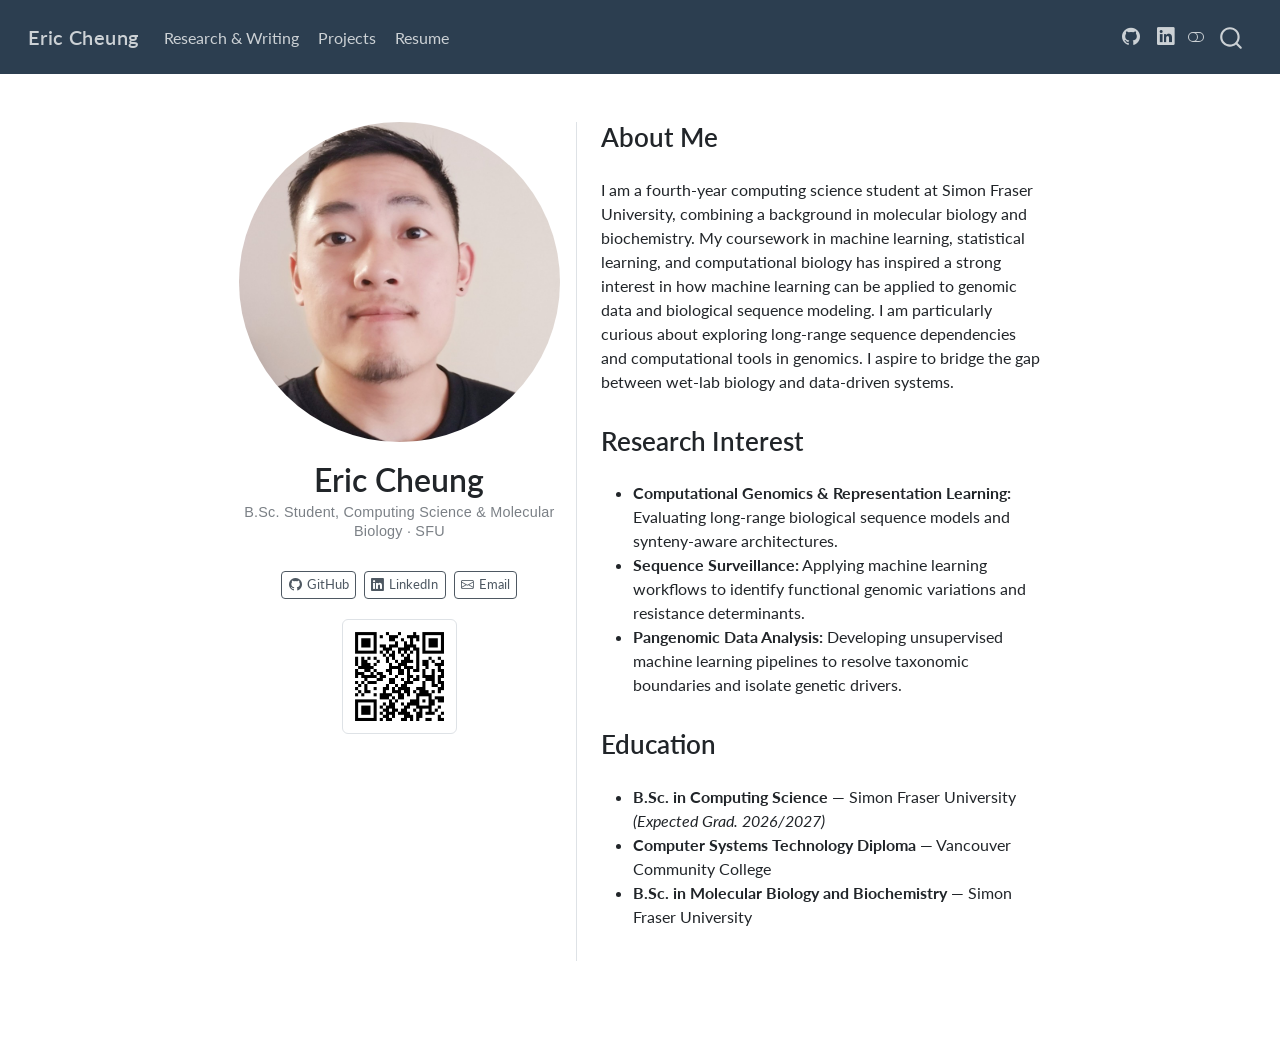
==== commit c8474fdb: "updates" ====
--- a/docs/index.html
+++ b/docs/index.html
@@ -431,6 +431,7 @@
 <h2 data-anchor-id="education">Education</h2>
 <ul>
 <li><strong>B.Sc. in Computing Science</strong> — Simon Fraser University <em>(Expected Grad. 2026/2027)</em></li>
+<li><strong>Computer Systems Technology Diploma</strong> — Vancouver Community College</li>
 <li><strong>B.Sc. in Molecular Biology and Biochemistry</strong> — Simon Fraser University</li>
 </ul>
 
--- a/docs/styles.css
+++ b/docs/styles.css
@@ -1,8 +1,13 @@
 /* css styles */
+
+/* scale down the font size across your entire Quarto website proportionally */
+html {
+  font-size: 16px !important; 
+} 
 
 /* Bold the site title / brand in the navigation bar */
 .navbar-brand,
 .navbar-brand span {
   font-weight: 600 !important; /* Use 800 or bold if you want it heavier */
   letter-spacing: 0.02em;   
-}+}
